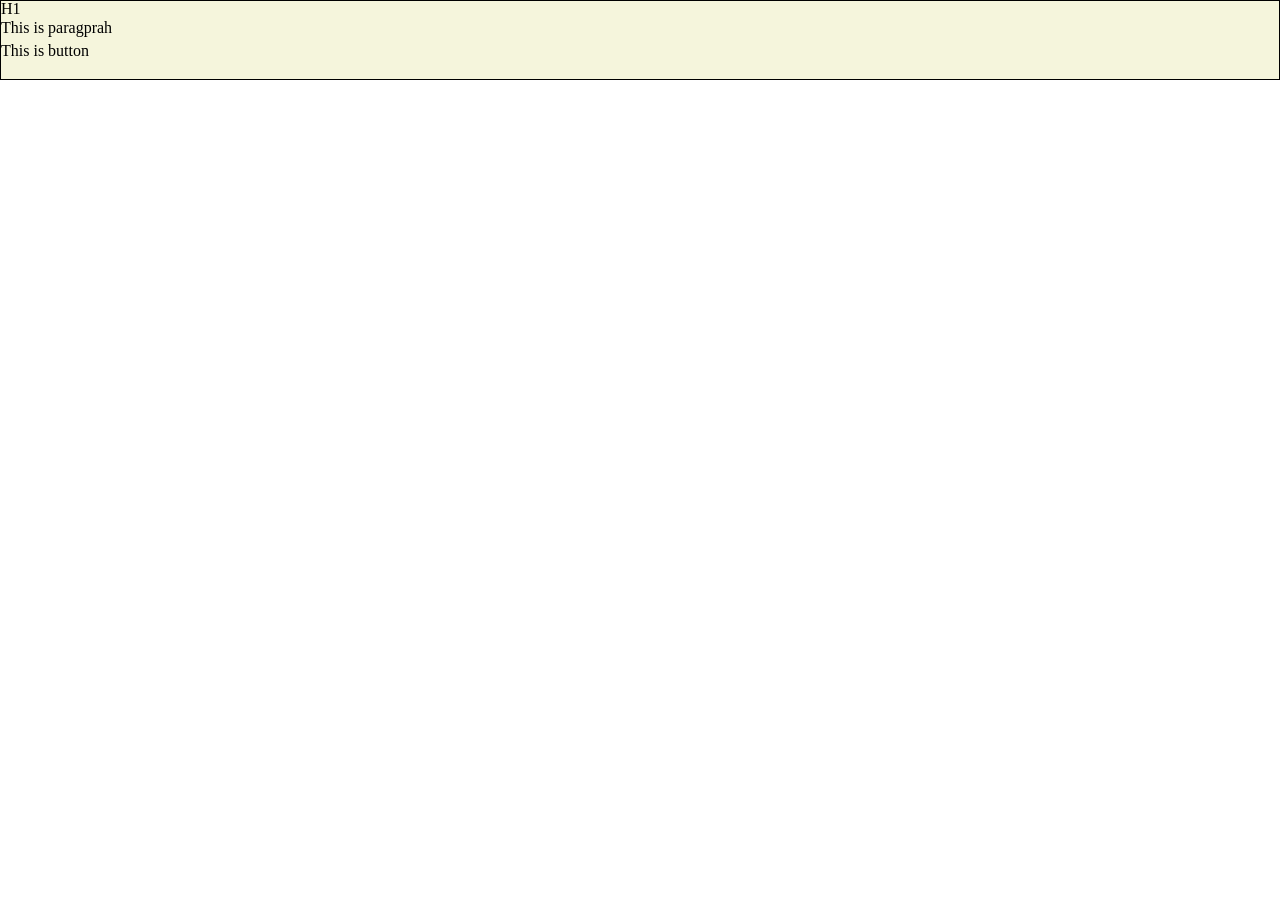
==== index.html @ 4946c572 "Initial commit: CSS default system scaffolding Layered architecture with system.css as entry point: " ====
<!DOCTYPE html>
<html lang="en">
<head>
  <meta charset="UTF-8">
  <meta name="viewport" content="width=device-width, initial-scale=1.0">
  <title>Document</title>
  <link rel="stylesheet" href="styles/system.css">
</head>
<body>
  <header>
    <div class="container">
      <h1>H1</h1>
      <p>This is paragprah</p>
      <a href="#" class="button">This is button</a>
    </div>

    <nav></nav>
  </header>
  <main></main>
  <footer></footer>
</body>
</html>
---- styles/system.css ----
@layer tokens, dev, base, typography, layout, project;

@import url("./tokens.css") layer(tokens);
@import url("./dev.css") layer(dev);
@import url("./base.css") layer(base);
@import url("./typography.css") layer(typography);
@import url("./layout.css") layer(layout);
@import url("./project.css") layer(project);
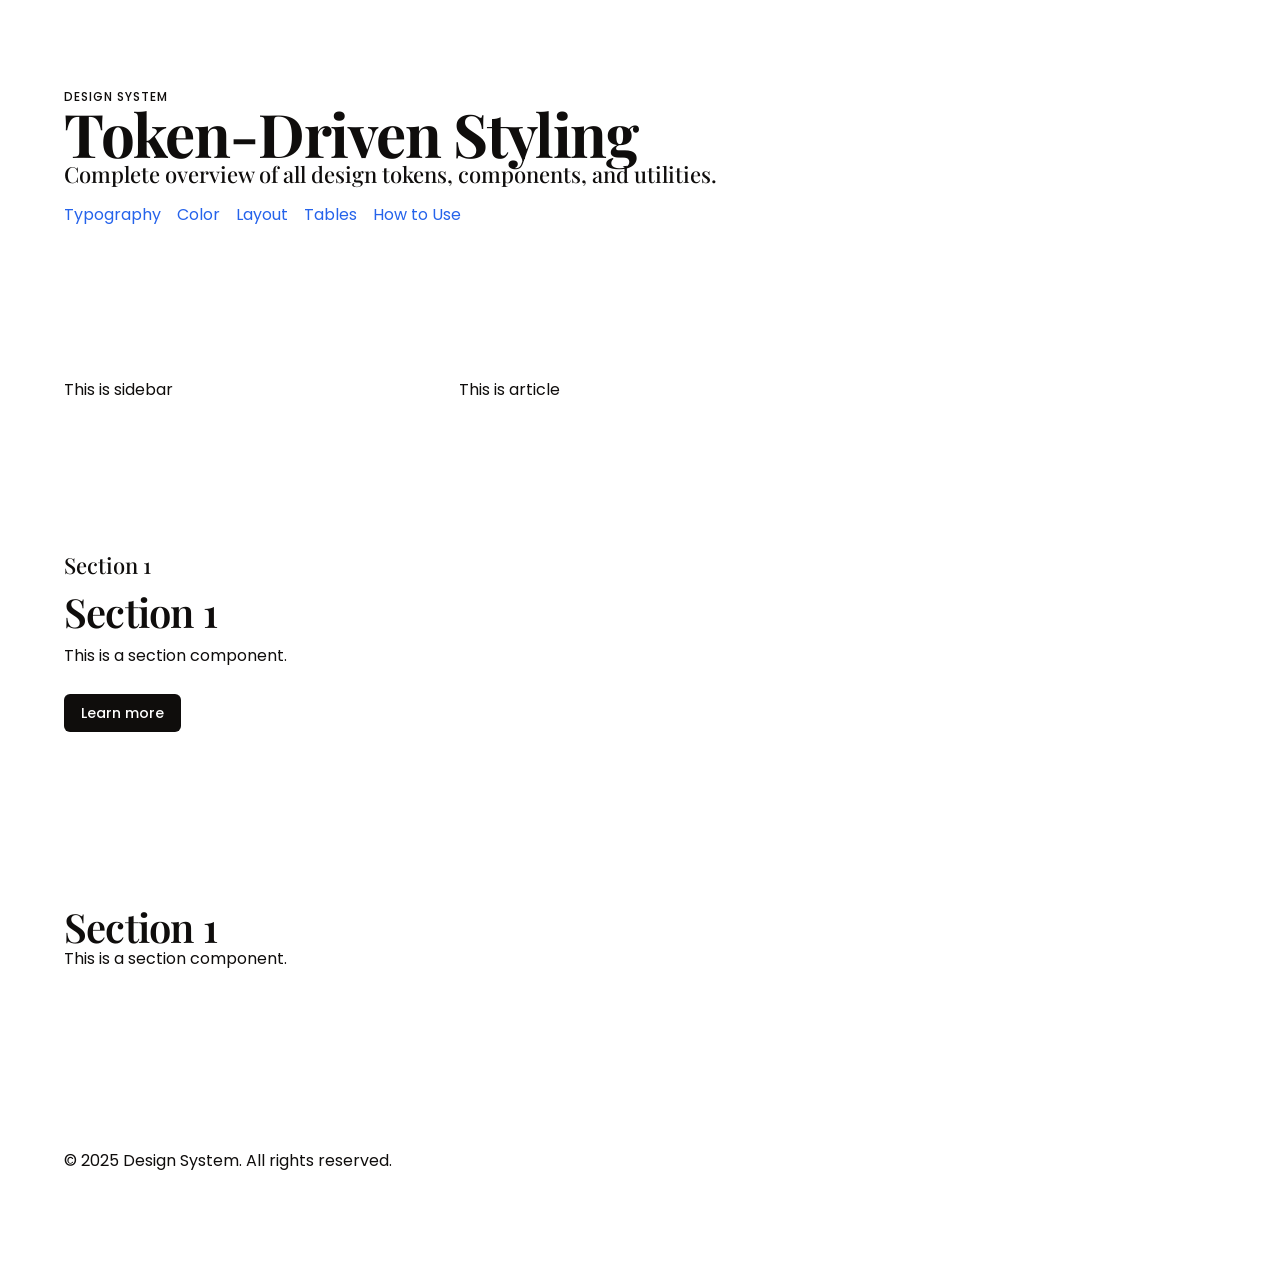
==== commit f89e745b: "Update" ====
--- a/index.html
+++ b/index.html
@@ -3,20 +3,57 @@
 <head>
   <meta charset="UTF-8">
   <meta name="viewport" content="width=device-width, initial-scale=1.0">
-  <title>Document</title>
+  <title>Design System</title>
   <link rel="stylesheet" href="styles/system.css">
+  <link rel="preconnect" href="https://fonts.googleapis.com">
+  <link rel="preconnect" href="https://fonts.gstatic.com" crossorigin>
+  <link href="https://fonts.googleapis.com/css2?family=Playfair+Display:wght@400;700&family=Poppins:wght@400;600;700&display=swap" rel="stylesheet">
+
 </head>
 <body>
   <header>
     <div class="container">
-      <h1>H1</h1>
-      <p>This is paragprah</p>
-      <a href="#" class="button">This is button</a>
+      <p class="eyebrow">Design System</p>
+      <h1>Token-Driven Styling</h1>
+      <p class="subheading">Complete overview of all design tokens, components, and utilities.</p>
+      <nav class="cluster" style="margin-block-start: var(--space-4);">
+        <a href="#typography">Typography</a>
+        <a href="#color">Color</a>
+        <a href="#layout">Layout</a>
+        <a href="#tables">Tables</a>
+        <a href="#how-to-use">How to Use</a>
+      </nav>
     </div>
+  </header>
+  <main>
+    <div class="container article-grid">
+        <aside>
+            This is sidebar
+        </aside>
+        <article>
+            This is article
+        </article>
+    </div>
+    <section>
+        <div class="container flow">
+            <p class="subheading">Section 1</p>
+            <h2>Section 1</h2>
+            <p>This is a section component.</p>
+            <a href="#how-to-use" class="button">Learn more</a>
+        </div>
+    </section>
+    <section>
+        <div class="container">
+            <h2>Section 1</h2>
+            <p>This is a section component.</p>
+        </div>
+    </section>
+  </main>
+  <footer>
+    <div class="container">
+      <p>&copy; 2025 Design System. All rights reserved.</p>
+    </div>
+  </footer>
 
-    <nav></nav>
-  </header>
-  <main></main>
-  <footer></footer>
 </body>
-</html>+</html>
--- a/styles/system.css
+++ b/styles/system.css
@@ -1,8 +1,9 @@
-@layer tokens, dev, base, typography, layout, project;
+@layer tokens, base, typography, layout, components, settings, project;
 
 @import url("./tokens.css") layer(tokens);
-@import url("./dev.css") layer(dev);
 @import url("./base.css") layer(base);
 @import url("./typography.css") layer(typography);
 @import url("./layout.css") layer(layout);
+@import url("./components.css") layer(components);
+@import url("./settings.css") layer(settings);
 @import url("./project.css") layer(project);
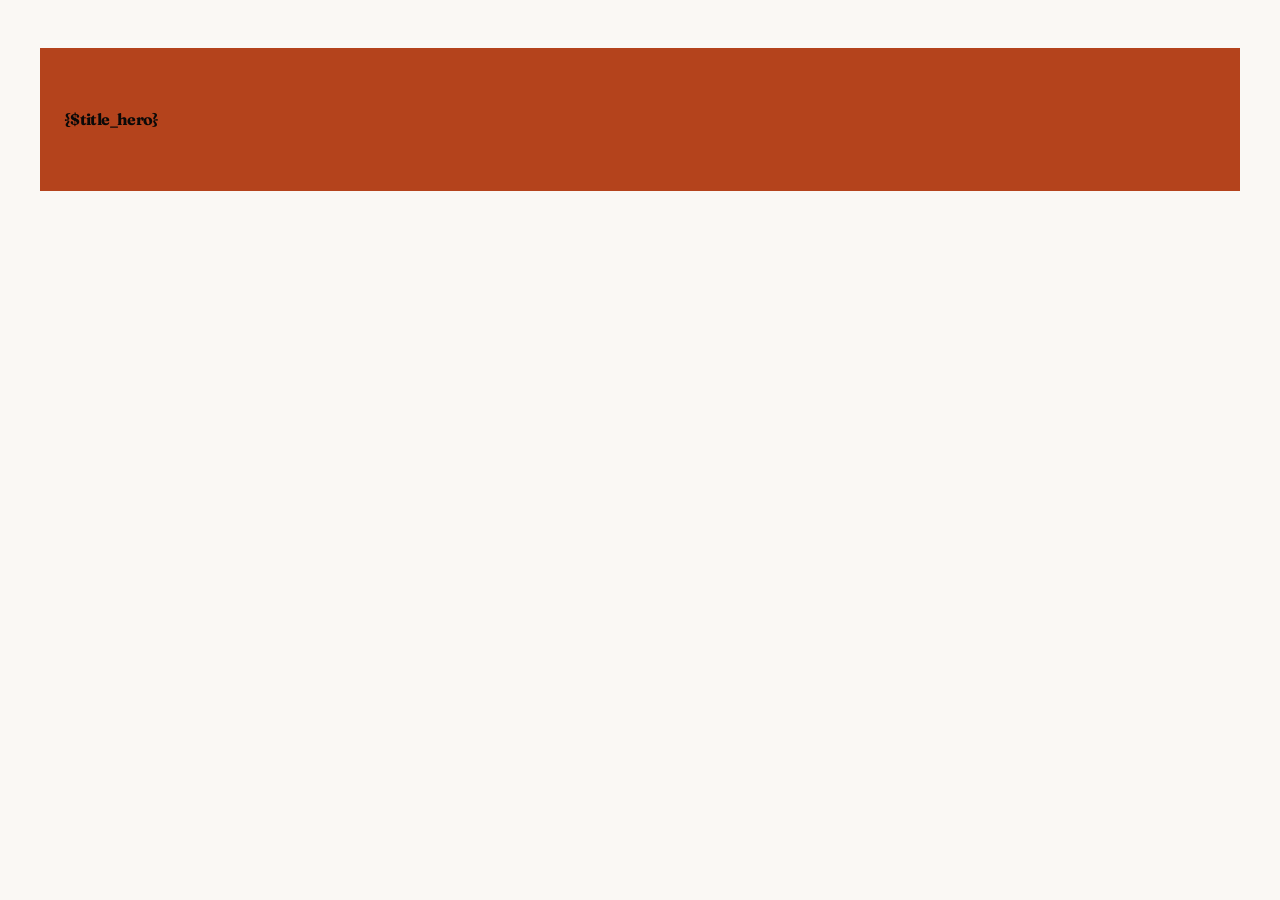
==== commit ce458259: "Edit typography.css & token.css (Remove :root media query (tablet, mobile))" ====
--- a/index.html
+++ b/index.html
@@ -3,57 +3,17 @@
 <head>
   <meta charset="UTF-8">
   <meta name="viewport" content="width=device-width, initial-scale=1.0">
-  <title>Design System</title>
+  <title>Index — Default CSS</title>
   <link rel="stylesheet" href="styles/system.css">
   <link rel="preconnect" href="https://fonts.googleapis.com">
   <link rel="preconnect" href="https://fonts.gstatic.com" crossorigin>
-  <link href="https://fonts.googleapis.com/css2?family=Playfair+Display:wght@400;700&family=Poppins:wght@400;600;700&display=swap" rel="stylesheet">
+  <link href="https://fonts.googleapis.com/css2?family=Fraunces:ital,opsz,wght@0,9..144,400..900;1,9..144,400..900&family=JetBrains+Mono:wght@400;600&family=Poppins:wght@400;500;600;700&display=swap" rel="stylesheet">
+</head>
 
-</head>
 <body>
-  <header>
-    <div class="container">
-      <p class="eyebrow">Design System</p>
-      <h1>Token-Driven Styling</h1>
-      <p class="subheading">Complete overview of all design tokens, components, and utilities.</p>
-      <nav class="cluster" style="margin-block-start: var(--space-4);">
-        <a href="#typography">Typography</a>
-        <a href="#color">Color</a>
-        <a href="#layout">Layout</a>
-        <a href="#tables">Tables</a>
-        <a href="#how-to-use">How to Use</a>
-      </nav>
-    </div>
-  </header>
-  <main>
-    <div class="container article-grid">
-        <aside>
-            This is sidebar
-        </aside>
-        <article>
-            This is article
-        </article>
-    </div>
-    <section>
-        <div class="container flow">
-            <p class="subheading">Section 1</p>
-            <h2>Section 1</h2>
-            <p>This is a section component.</p>
-            <a href="#how-to-use" class="button">Learn more</a>
+    <header>
+        <div class="container" style="background-color: var(--color-accent);">
+            <h1>{$title_hero}</h1>
         </div>
-    </section>
-    <section>
-        <div class="container">
-            <h2>Section 1</h2>
-            <p>This is a section component.</p>
-        </div>
-    </section>
-  </main>
-  <footer>
-    <div class="container">
-      <p>&copy; 2025 Design System. All rights reserved.</p>
-    </div>
-  </footer>
-
-</body>
-</html>
+    </header>
+</body>
